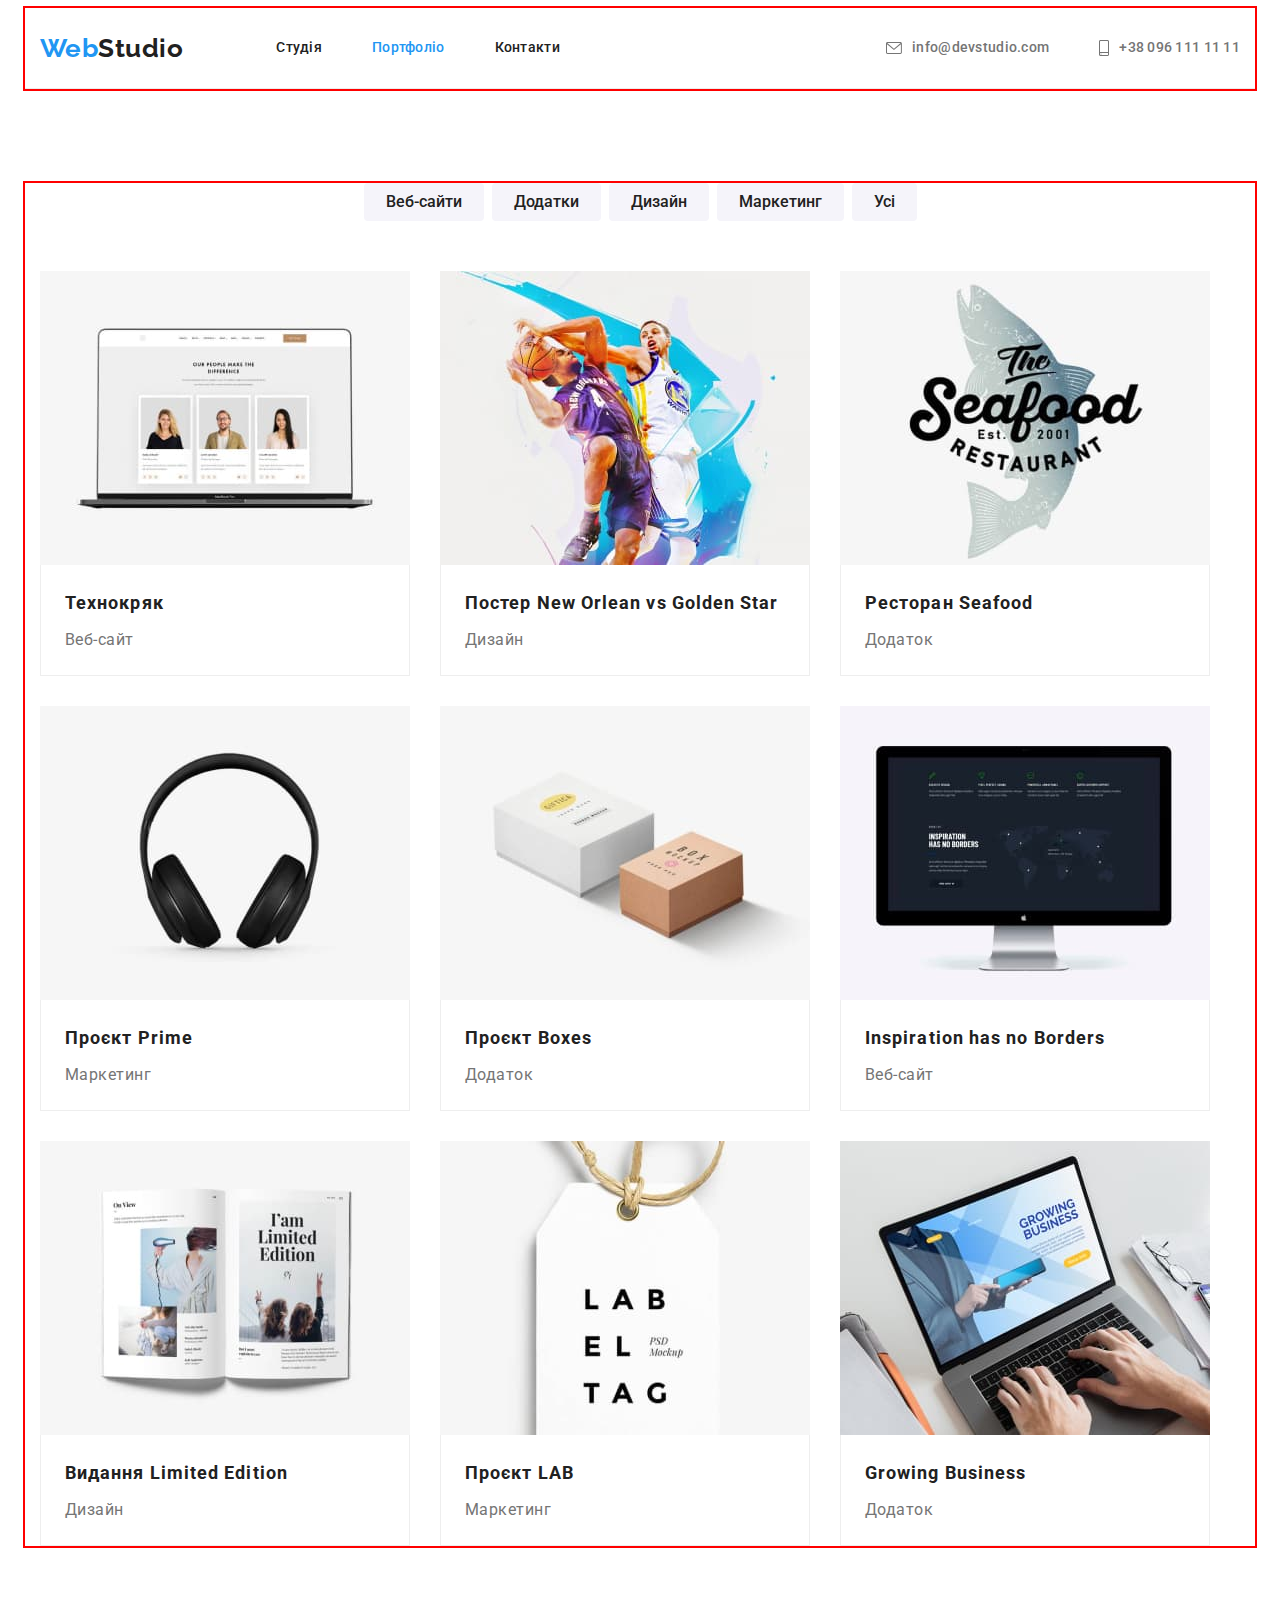
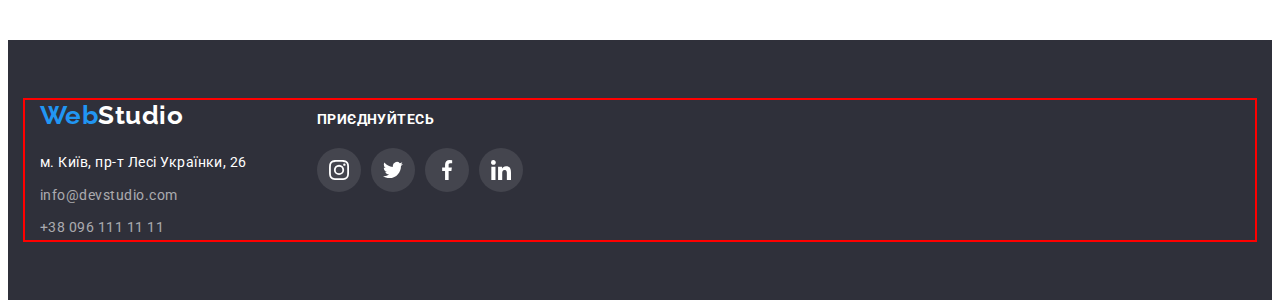
==== portfolio.html @ 09ae967d "hw-5-copy" ====
<!DOCTYPE html>
<html lang="uk">
  <head>
    <meta charset="UTF-8" />
    <meta http-equiv="X-UA-Compatible" content="IE=edge" />
    <meta name="viewport" content="width=device-width, initial-scale=1.0" />
    <title>Веб студія</title>
    <link rel="preconnect" href="https://fonts.googleapis.com" />
    <link rel="preconnect" href="https://fonts.gstatic.com" crossorigin />
    <link
      href="https://fonts.googleapis.com/css2?family=Raleway:wght@700&family=Roboto:wght@400;500;700;900&display=swap"
      rel="stylesheet"
    />
    <link
      rel="stylesheet"
      href="https://cdnjs.cloudflare.com/ajax/libs/modern-normalize/1.1.0/modern-normalize.min.css"
      integrity="sha512-wpPYUAdjBVSE4KJnH1VR1HeZfpl1ub8YT/NKx4PuQ5NmX2tKuGu6U/JRp5y+Y8XG2tV+wKQpNHVUX03MfMFn9Q=="
      crossorigin="anonymous"
      referrerpolicy="no-referrer"
    />
    <link rel="stylesheet" href="css/styles.css" />
  </head>

  <body>
    <header>
      <!-- Navigation -->

      <div class="container header-container">
        <nav class="header-navigation">
          <a href="" class="logo-header" lang="en"
            >Web<span class="logo-part-header">Studio</span>
          </a>

          <ul class="navigation-list list">
            <li class="navigation-item">
              <a href="index.html" class="navigation-link">Студія</a>
            </li>
            <li class="navigation-item">
              <a href="./portfolio.html" class="navigation-link current"
                >Портфоліо</a
              >
            </li>
            <li class="navigation-item">
              <a href="" class="navigation-link">Контакти</a>
            </li>
          </ul>
        </nav>

        <!-- Contacts -->

        <ul class="contacts-list list">
          <li class="contacts-item">
            <a href="mailto:info@devstudio.com" class="contacts-link"
              ><svg class="mail-icon" width="16" height="12">
                <use href="./images/icons/icons.svg#icon-mail"></use></svg
              >info@devstudio.com</a
            >
          </li>
          <li class="contacts-item">
            <a href="tel:+380961111111" class="contacts-link"
              ><svg class="phone-icon" width="10" height="16">
                <use href="./images/icons/icons.svg#icon-phone"></use></svg
              >+38 096 111 11 11</a
            >
          </li>
        </ul>
      </div>
    </header>

    <main>
      <!--------- Filter -->
      <section class="section">
        <div class="container">
          <h1 class="visually-hidden">Портфоліо</h1>
          <ul class="list filters-list">
            <li>
              <button class="portfolio-btn" type="button">Веб-сайти</button>
            </li>
            <li>
              <button class="portfolio-btn" type="button">Додатки</button>
            </li>
            <li>
              <button class="portfolio-btn" type="button">Дизайн</button>
            </li>
            <li>
              <button class="portfolio-btn" type="button">Маркетинг</button>
            </li>
            <li><button class="portfolio-btn" type="button">Усі</button></li>
          </ul>

          <!------------------ Cards -->

          <ul class="list cards-list">
            <div class="cards-container">
              <li class="cards-link">
                <a class="portfolio-link" href=""
                  ><img
                    src="./images/portfolio/img1.jpg"
                    alt="технокряк"
                    width="370"
                  />
                  <div class="cards-text">
                    <h2 class="portfolio-title">Технокряк</h2>
                    <p class="portfolio-text">Веб-сайт</p>
                  </div>
                </a>
              </li>
            </div>
            <div class="cards-container">
              <li class="cards-link">
                <a class="portfolio-link" href=""
                  ><img
                    src="./images/portfolio/img2.jpg"
                    alt="Постер"
                    width="370"
                  />
                  <div class="cards-text">
                    <h2 class="portfolio-title">
                      Постер <span lang="en">New Orlean vs Golden Star</span>
                    </h2>
                    <p class="portfolio-text">Дизайн</p>
                  </div>
                </a>
              </li>
            </div>
            <div class="cards-container">
              <li class="cards-link">
                <a class="portfolio-link" href=""
                  ><img
                    src="./images/portfolio/img3.jpg"
                    alt="Ресторан Сіфоод"
                    width="370"
                  />
                  <div class="cards-text">
                    <h2 class="portfolio-title">
                      Ресторан <span lang="en">Seafood</span>
                    </h2>
                    <p class="portfolio-text">Додаток</p>
                  </div>
                </a>
              </li>
            </div>
            <div class="cards-container">
              <li class="cards-link">
                <a class="portfolio-link" href=""
                  ><img
                    src="./images/portfolio/img4.jpg"
                    alt="Проєкт Прайм"
                    width="370"
                  />
                  <div class="cards-text">
                    <h2 class="portfolio-title">
                      Проєкт <span lang="en">Prime</span>
                    </h2>
                    <p class="portfolio-text">Маркетинг</p>
                  </div>
                </a>
              </li>
            </div>
            <div class="cards-container">
              <li class="cards-link">
                <a class="portfolio-link" href=""
                  ><img
                    src="./images/portfolio/img5.jpg"
                    alt="Проєкт Боксес"
                    width="370"
                  />
                  <div class="cards-text">
                    <h2 class="portfolio-title">
                      Проєкт <span lang="en">Boxes</span>
                    </h2>
                    <p class="portfolio-text">Додаток</p>
                  </div>
                </a>
              </li>
            </div>
            <div class="cards-container">
              <li class="cards-link">
                <a class="portfolio-link" href=""
                  ><img
                    src="./images/portfolio/img6.jpg"
                    alt="Інспірейшн хез ноу бодерс"
                    width="370"
                  />
                  <div class="cards-text">
                    <h2 class="portfolio-title">
                      <span lang="en">Inspiration has no Borders</span>
                    </h2>
                    <p class="portfolio-text">Веб-сайт</p>
                  </div>
                </a>
              </li>
            </div>
            <div class="xards-container">
              <li class="cards-link">
                <a class="portfolio-link" href=""
                  ><img
                    src="./images/portfolio/img7.jpg"
                    alt="Видання Лімітед Едішн"
                    width="370"
                  />
                  <div class="cards-text">
                    <h2 class="portfolio-title">
                      Видання <span lang="en">Limited Edition</span>
                    </h2>
                    <p class="portfolio-text">Дизайн</p>
                  </div>
                </a>
              </li>
            </div>
            <div class="cards-container">
              <li class="cards-link">
                <a class="portfolio-link" href=""
                  ><img
                    src="./images/portfolio/img8.jpg"
                    alt="Проєкт ЛЕБ"
                    width="370"
                  />
                  <div class="cards-text">
                    <h2 class="portfolio-title">
                      Проєкт <span lang="en">LAB</span>
                    </h2>
                    <p class="portfolio-text">Маркетинг</p>
                  </div>
                </a>
              </li>
            </div>
            <div class="cards-container">
              <li class="cards-link">
                <a class="portfolio-link" href=""
                  ><img
                    src="./images/portfolio/img9.jpg"
                    alt="Гроувінг бізнес"
                    width="370"
                  />
                  <div class="cards-text">
                    <h2 class="portfolio-title">
                      <span lang="en">Growing Business</span>
                    </h2>
                    <p class="portfolio-text">Додаток</p>
                  </div>
                </a>
              </li>
            </div>
          </ul>
        </div>
      </section>
    </main>

    <footer class="footer">
      <!-- Footer -->
      <div class="container footer-container">
        <div class="main-footer-block">
          <a href="" class="logo-footer" lang="en"
            >Web<span class="logo-part-footer">Studio</span>
          </a>
          <address class="footer-contacts">
            <ul class="list">
              <li class="footer-items">
                <a
                  href="https://goo.gl/maps/8egPKAxAPvHbS7W99"
                  target="_blank"
                  rel="noreferrer noopener"
                  class="footer-address"
                  >м. Київ, пр-т Лесі Українки, 26
                </a>
              </li>
              <li class="footer-items">
                <a href="mailto:info@devstudio.com" class="footer-mail"
                  >info@devstudio.com</a
                >
              </li>
              <li class="footer-items">
                <a href="tel:+380961111111" class="footer-tel"
                  >+38 096 111 11 11</a
                >
              </li>
            </ul>
          </address>
        </div>
        <div class="second-footer-block">
          <h3 class="footer-soc-title">приєднуйтесь</h3>
          <ul class="footer-soc-list">
            <li class="footer-soc-item">
              <a class="footer-soc-link" href="">
                <svg class="footer-soc-icon" width="20" height="20">
                  <use href="./images/icons/icons.svg#icon-instagram"></use>
                </svg>
              </a>
            </li>
            <li class="footer-soc-item">
              <a class="footer-soc-link" href="">
                <svg class="footer-soc-icon" width="20" height="20">
                  <use href="./images/icons/icons.svg#icon-twitter"></use>
                </svg>
              </a>
            </li>
            <li class="footer-soc-item">
              <a class="footer-soc-link" href="">
                <svg class="footer-soc-icon" width="20" height="20">
                  <use href="./images/icons/icons.svg#icon-facebook"></use>
                </svg>
              </a>
            </li>
            <li class="footer-soc-item">
              <a class="footer-soc-link" href="">
                <svg class="footer-soc-icon" width="20" height="20">
                  <use href="./images/icons/icons.svg#icon-linkedin"></use>
                </svg>
              </a>
            </li>
          </ul>
        </div>
      </div>
    </footer>
  </body>
</html>
---- css/styles.css ----
:root {
  --main-title-color: #212121;
  --second-title-color: #ffffff;
  --accent-color: #2196f3;
  --text-color: #757575;
}

p,
h1,
h2,
h3,
h4,
h5,
h6 {
  margin: 0;
}

ul,
ol {
  margin: 0;
  padding-left: 0;
  list-style: none;
}

button {
  cursor: pointer;
}

address {
  font-style: normal;
}

a {
  color: currentColor;
  text-decoration: none;
}

img {
  display: block;
  max-width: 100%;
  height: auto;
}

body {
  background-color: var(--second-title-color);
  color: var(--main-title-color);
  font-family: Roboto, sans-serif;
  letter-spacing: 0.03em;
}

.list {
  list-style: none;
}

.visually-hidden {
  position: absolute;
  white-space: nowrap;
  width: 1px;
  height: 1px;
  overflow: hidden;
  border: 0;
  padding: 0;
  clip: rect(0 0 0 0);
  clip-path: inset(50%);
  margin: -1px;
}

.container {
  margin: 0 auto;
  width: 1200px;
  padding-left: 15px;
  padding-right: 15px;
  outline: 2px solid red;
}

/*-------------------- Navigation  Contacts*/

.header-container,
.header-navigation {
  display: flex;
  align-items: center;
}

.header-container {
  border-bottom: 1px solid #ececec;
}

.logo-header {
  margin-right: 93px;
  color: var(--accent-color);
  font-family: Raleway, sans-serif;
  font-weight: 700;
  font-size: 26px;
  line-height: 1.19;
}

.logo-part-header {
  color: var(--main-title-color);
}

.navigation-list,
.contacts-list {
  display: flex;
  gap: 50px;

  font-weight: 500;
  font-size: 14px;
  line-height: 1.14;
  letter-spacing: 0.02em;
}

.navigation-item,
.contacts-item {
  padding-top: 32px;
  padding-bottom: 32px;
}

.navigation-link,
.contacts-link {
  color: var(--main-title-color);
}

.navigation-link.current {
  color: var(--accent-color);
}

.navigation-list :hover,
.navigation-list :focus {
  color: var(--accent-color);
}

.contacts-list {
  margin-left: auto;
}

.contacts-list :hover,
.contacts-list :focus {
  color: var(--accent-color);
}

.contacts-link {
  color: var(--text-color);
  display: flex;
  align-items: center;
}

.mail-icon,
.phone-icon {
  margin-right: 10px;
  fill: currentColor;
}

/* ------------------------Hero */

.hero {
  margin-left: auto;
  margin-right: auto;
  background-color: #2f303a;
  max-width: 1600px;
  height: 600px;
  background-image: linear-gradient(
      to right,
      rgba(47, 48, 58, 0.4),
      rgba(47, 48, 58, 0.4)
    ),
    url(../images/hero/hero-main.jpg);
  background-repeat: no-repeat;
  background-position: center;
  background-size: cover;
}

.hero-container {
  padding-top: 200px;
  padding-bottom: 200px;
  text-align: center;
}

.hero-title {
  margin-left: auto;
  margin-right: auto;
  margin-bottom: 30px;
  max-width: 696px;

  color: var(--second-title-color);
  font-weight: 900;
  font-size: 44px;
  line-height: 1.36;
  letter-spacing: 0.06em;
  text-transform: uppercase;
}

.hero-btn {
  padding: 10px 32px;
  min-width: 216px;
  height: 50px;
  box-shadow: 0px 4px 4px rgba(0, 0, 0, 0.15);
  border: transparent;
  border-radius: 4px;

  color: var(--second-title-color);
  background-color: var(--accent-color);
  font-family: "Roboto";
  font-style: normal;
  font-weight: 700;
  font-size: 16px;
  line-height: 1.87;
  align-items: center;
  letter-spacing: 0.06em;
}

.hero-btn:hover,
.hero-btn:focus {
  color: var(--main-title-color);
}

.section {
  /* background-color: #2f303a; */
  padding-top: 94px;
  padding-bottom: 94px;
}

.section-title {
  color: var(--main-title-color);
  font-weight: 700;
  font-size: 36px;
  line-height: 1.16;
  text-align: center;
  margin-bottom: 50px;
}

/* --------------------Advantages */

.advantages {
  display: flex;
  gap: 30px;
}

.advantages-item {
  width: calc((100%-90px) / 4);
}

.advantages-item::before {
  content: "";
  display: block;
  height: 120px;
  background-color: #f5f4fa;
  border-radius: 4px;
  background-repeat: no-repeat;
  background-position: center;
  background-size: 70px 70px;
}

.icon-antenna::before {
  background-image: url(../images/icons/antenna.svg);
}

.icon-clock::before {
  background-image: url(../images/icons/clock.svg);
}

.icon-diagram::before {
  background-image: url(../images/icons/diagram.svg);
}

.icon-astranaut::before {
  background-image: url(../images/icons/astronaut.svg);
}

.advantages-title {
  color: var(--main-title-color);
  font-weight: 700;
  font-size: 14px;
  line-height: 1.14;
  text-transform: uppercase;
  margin-bottom: 10px;
  margin-top: 30px;
}
.advantages-text {
  color: var(--text-color);
  font-weight: 400;
  font-size: 14px;
  line-height: 1.71;
}

/* Options */
/* .options {
  padding-bottom: 94px;
} */
.options {
  padding-top: 0;
}

.options-list {
  display: flex;
  flex-wrap: wrap;
  gap: 30px;
}

.option-item {
}

/* -----------------------Our team */

.team {
  background-color: #f5f4fa;
}

.team-list {
  display: flex;
  gap: 30px;

  font-size: 16px;
  line-height: 1.18;
  text-align: center;
}

.team-item {
  /* padding-bottom: 30px; */
  width: calc((100%-90px) / 4);
  background: #ffffff;
  box-shadow: 0px 1px 3px rgba(0, 0, 0, 0.12), 0px 1px 1px rgba(0, 0, 0, 0.14),
    0px 2px 1px rgba(0, 0, 0, 0.2);
  border: transparent;
  border-radius: 0px 0px 4px 4px;
}

.team-text {
  /* padding-top: 30px; */
  /* padding-bottom: 30px; */
}

.team-name {
  margin-top: 30px;
  color: var(--main-title-color);
  font-weight: 500;
  font-size: 16px;
  line-height: 1.18;
  letter-spacing: 0.03em;
}
.team-info {
  margin-top: 10px;
  margin-bottom: 16px;
  font-size: 16px;
  line-height: 1.18;
  letter-spacing: 0.03em;
  color: var(--text-color);
  font-weight: 400;
}

.team-soc-list {
  display: flex;
  justify-content: center;
  gap: 10px;
  margin-bottom: 30px;
}

.team-soc-link {
  width: 44px;
  height: 44px;
  display: flex;
  align-items: center;
  justify-content: center;
  color: #afb1b8;
  background-color: #ffffff;
  border-radius: 50%;
}

.team-soc-icon {
  fill: currentColor;
}

.team-soc-link:hover,
.team-soc-link:focus {
  background-color: var(--accent-color);
  color: #ffffff;
}

/* -------------------Clients */

.clients-list {
  display: flex;
  gap: 30px;
  text-align: center;
  justify-content: center;
}

.clients-item {
  /* padding: 16px 32px; */
  /* max-width: 170px; */
  display: flex;
  justify-content: center;
  align-items: center;
  width: 170px;
  height: 92px;
  border: 1px solid #afb1b8;
  border-radius: 4px;
  color: #afb1b8;
}

.clients-link:hover,
.clients-link:focus {
  color: var(--accent-color);
  border-color: var(--accent-color);
}

.clients-icon {
  fill: currentColor;
}

/* --------------------Footer */

.footer {
  background-color: #2f303a;
}

.footer {
  padding-top: 60px;
  padding-bottom: 60px;
}

.main-footer-block {
  margin-right: 70px;
}

.logo-footer {
  display: block;
  margin-bottom: 20px;

  color: var(--accent-color);
  font-family: Raleway, sans-serif;
  font-weight: 700;
  font-size: 26px;
  line-height: 1.19;
}

.logo-part-footer {
  color: var(--second-title-color);
}

.footer-contacts {
  font-style: normal;
  font-weight: 400;
  font-size: 14px;
  line-height: 1.71;
}

.footer-address {
  display: block;

  color: var(--second-title-color);
}

.footer-items:not(:last-child) {
  margin-bottom: 9px;
}

.footer-mail,
.footer-tel {
  display: block;

  color: rgba(255, 255, 255, 0.6);
}

.footer-contacts :hover,
.footer-contacts :focus {
  color: var(--accent-color);
}

.footer-container {
  display: flex;
  align-items: baseline;
}

.footer-soc-title {
  margin-bottom: 20px;
  font-weight: 700;
  font-size: 14px;
  line-height: 1.14;
  letter-spacing: 0.03em;
  text-transform: uppercase;
  color: #ffffff;
}

.footer-soc-list {
  display: flex;
  justify-content: center;
  gap: 10px;
}

.footer-soc-link {
  width: 44px;
  height: 44px;
  display: flex;
  align-items: center;
  justify-content: center;
  color: #ffffff;
  background-color: rgba(255, 255, 255, 0.1);
  border-radius: 50%;
}

.footer-soc-icon {
  fill: currentColor;
}

.footer-soc-link:hover,
.footer-soc-link:focus {
  background-color: var(--accent-color);
  color: #ffffff;
}

/* ------------------PORTFOLIO */

/* --------------------Filter */

.filters-list {
  display: flex;
  gap: 8px;
  justify-content: center;
  text-align: center;
  margin-bottom: 50px;
}

.portfolio-btn {
  display: block;
  padding: 6px 22px;
  border: transparent;
  border-radius: 4px;

  font-family: "Roboto";
  font-style: normal;
  font-weight: 500;
  font-size: 16px;
  line-height: 1.62;
  text-align: center;
  color: var(--main-title-color);
  background-color: #f5f4fa;

  cursor: pointer;
}

.portfolio-btn:hover,
.portfolio-btn:focus {
  color: var(--second-title-color);
  background-color: var(--accent-color);
  box-shadow: 0px 3px 1px rgba(0, 0, 0, 0.1), 0px 1px 2px rgba(0, 0, 0, 0.08),
    0px 2px 2px rgba(0, 0, 0, 0.12);
}

.portfolio-link:hover,
.portfolio-link:focus {
  color: var(--accent-color);
  box-shadow: 0px 1px 1px rgba(0, 0, 0, 0.12), 0px 4px 4px rgba(0, 0, 0, 0.06),
    1px 4px 6px rgba(0, 0, 0, 0.16);
}

.portfolio-link {
  display: block;
}
/* .portfolio-link:hover,
.portfolio-link:focus {
  color: var(--accent-color);
}

.cards-container:hover {
  color: var(--accent-color);
  box-shadow: 0px 1px 1px rgba(0, 0, 0, 0.12), 0px 4px 4px rgba(0, 0, 0, 0.06),
    1px 4px 6px rgba(0, 0, 0, 0.16);
} */

/* -------------------Cards */

.cards-list {
  display: flex;
  flex-wrap: wrap;
  gap: 30px;
}

.cards-link {
  max-width: 370px;
  /* width: calc((100%-60px) / 3); */
}

.cards-text {
  padding: 20px 24px;
  background: #ffffff;
  border-right: 1px solid #eeeeee;
  border-bottom: 1px solid #eeeeee;
  border-left: 1px solid #eeeeee;
}

.portfolio-title {
  font-weight: 700;
  font-size: 18px;
  line-height: 2;
  letter-spacing: 0.06em;
  color: var(--main-title-color);
  margin-bottom: 4px;
}

.portfolio-text {
  font-weight: 400;
  font-size: 16px;
  line-height: 1.87;
  letter-spacing: 0.03em;
  color: var(--text-color);
}
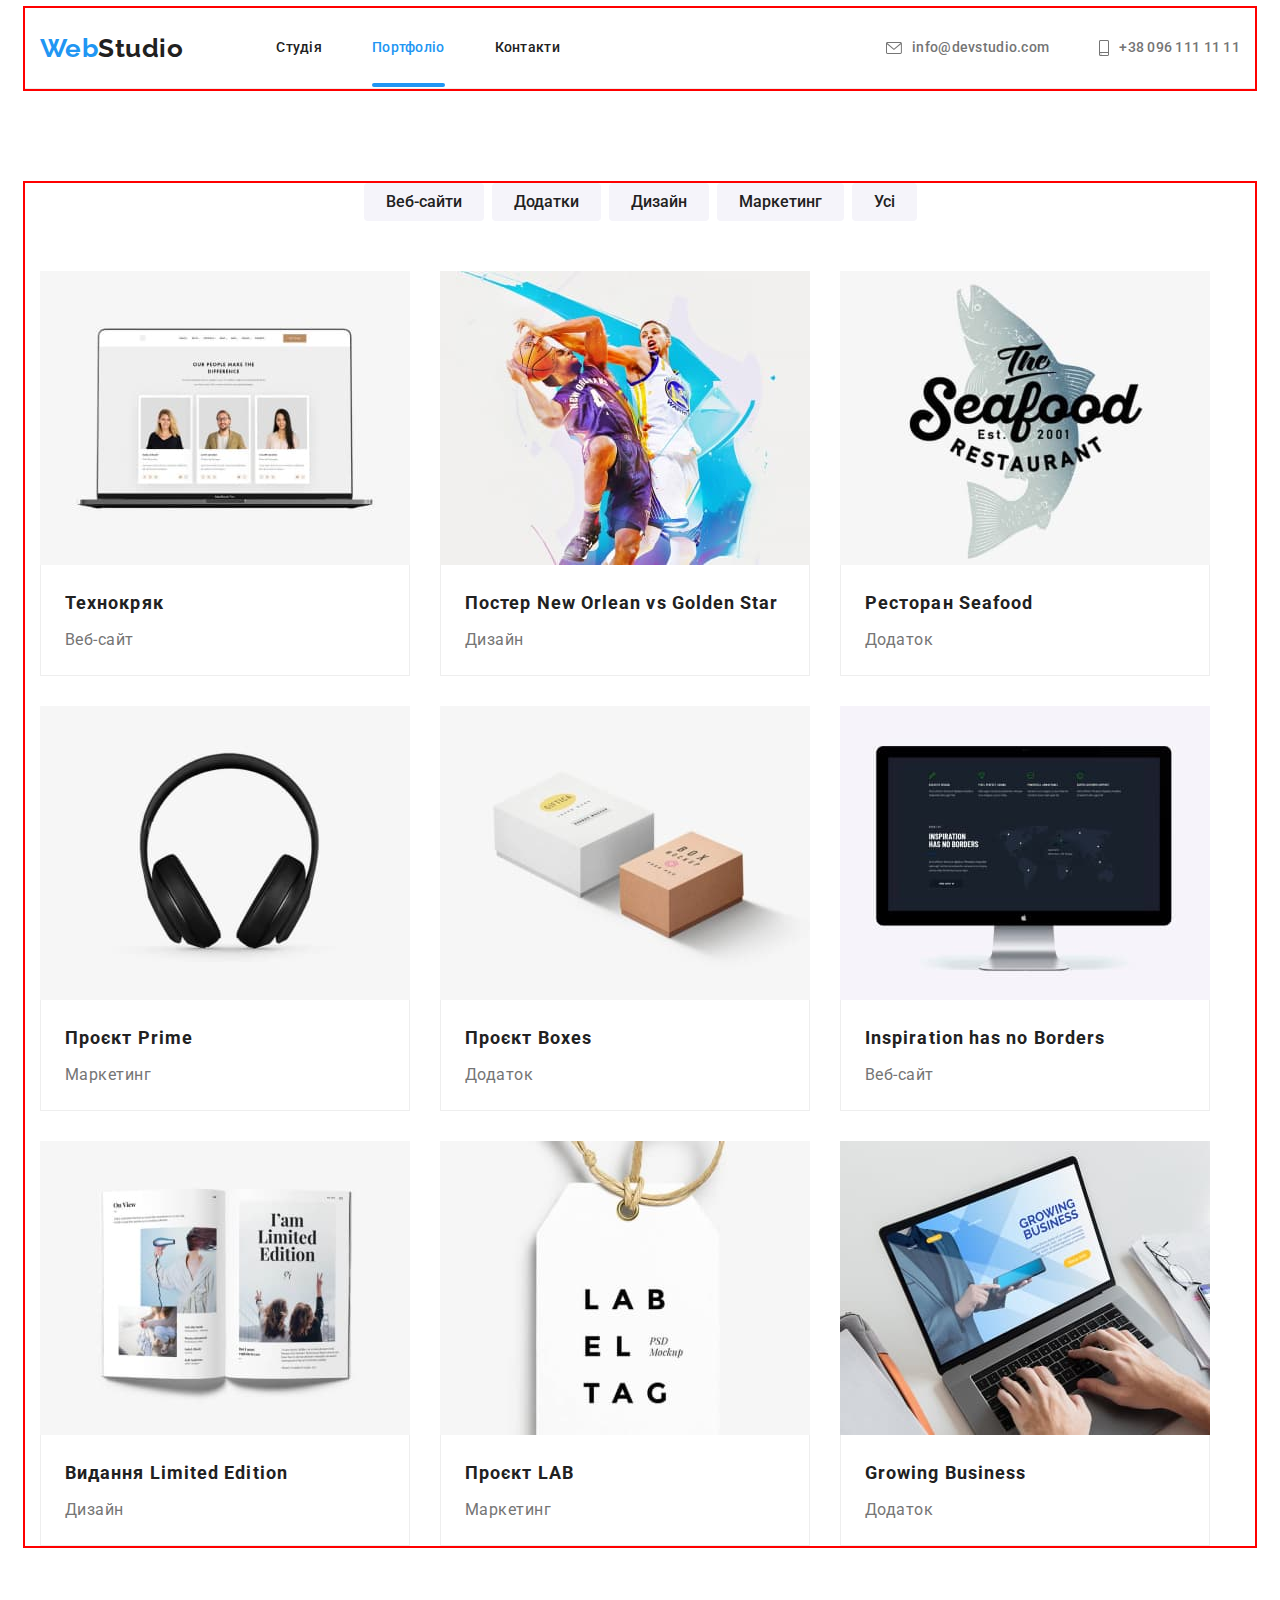
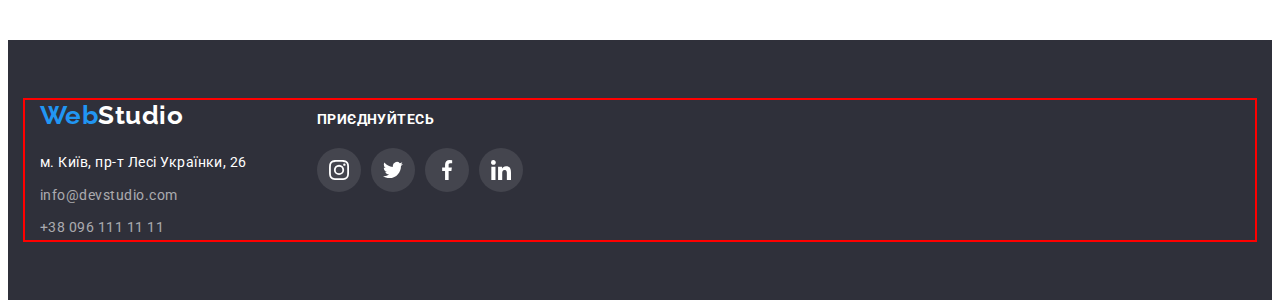
==== commit 72af5cc2: "hw-5-part1" ====
--- a/portfolio.html
+++ b/portfolio.html
@@ -94,11 +94,20 @@
             <div class="cards-container">
               <li class="cards-link">
                 <a class="portfolio-link" href=""
-                  ><img
-                    src="./images/portfolio/img1.jpg"
-                    alt="технокряк"
-                    width="370"
-                  />
+                  ><div class="description-box">
+                    <img
+                      src="./images/portfolio/img1.jpg"
+                      alt="технокряк"
+                      width="370"
+                    />
+                    <p class="cards-description">
+                      Ресурс пропонує комплексні пропозиції з різним рівнем
+                      функціоналу та сервісів. Все це дозволить відвідувачу
+                      отримати вичерпні відомості про компанію чи приватну
+                      особу.
+                    </p>
+                  </div>
+
                   <div class="cards-text">
                     <h2 class="portfolio-title">Технокряк</h2>
                     <p class="portfolio-text">Веб-сайт</p>
--- a/css/styles.css
+++ b/css/styles.css
@@ -103,21 +103,37 @@
   display: flex;
   gap: 50px;
 
+  transition: color 250ms cubic-bezier(0.4, 0, 0.2, 1);
+
   font-weight: 500;
   font-size: 14px;
   line-height: 1.14;
   letter-spacing: 0.02em;
 }
 
-.navigation-item,
-.contacts-item {
+.navigation-link,
+.contacts-link {
   padding-top: 32px;
   padding-bottom: 32px;
-}
-
-.navigation-link,
-.contacts-link {
-  color: var(--main-title-color);
+  color: var(--main-title-color);
+}
+
+.navigation-link.current {
+  position: relative;
+}
+
+.navigation-link.current::after {
+  content: "";
+
+  position: absolute;
+  left: 0;
+  bottom: 0;
+
+  display: block;
+  width: 100%;
+  height: 4px;
+  background-color: var(--accent-color);
+  border-radius: 2px;
 }
 
 .navigation-link.current {
@@ -197,6 +213,8 @@
   border: transparent;
   border-radius: 4px;
 
+  transition: color 250ms cubic-bezier(0.4, 0, 0.2, 1);
+
   color: var(--second-title-color);
   background-color: var(--accent-color);
   font-family: "Roboto";
@@ -283,9 +301,7 @@
 }
 
 /* Options */
-/* .options {
-  padding-bottom: 94px;
-} */
+
 .options {
   padding-top: 0;
 }
@@ -296,7 +312,36 @@
   gap: 30px;
 }
 
-.option-item {
+.option-box {
+  position: relative;
+  display: flex;
+  justify-content: center;
+  overflow: hidden;
+}
+
+.option-box:hover .option-title {
+  transform: translatey(0);
+}
+
+.option-title {
+  position: absolute;
+  bottom: 0;
+  left: 0;
+  padding: 27px;
+  height: 70px;
+  width: 100%;
+
+  transform: translatey(100%);
+  transition: transform 250ms cubic-bezier(0.4, 0, 0.2, 1);
+
+  font-weight: 700;
+  font-size: 14px;
+  line-height: 1.14;
+  text-align: center;
+  letter-spacing: 0.03em;
+  text-transform: uppercase;
+  color: var(--second-title-color);
+  background-color: rgba(47, 48, 58, 0.8);
 }
 
 /* -----------------------Our team */
@@ -360,6 +405,10 @@
   display: flex;
   align-items: center;
   justify-content: center;
+
+  transition: color 250ms cubic-bezier(0.4, 0, 0.2, 1),
+    background-color 250ms cubic-bezier(0.4, 0, 0.2, 1);
+
   color: #afb1b8;
   background-color: #ffffff;
   border-radius: 50%;
@@ -384,9 +433,7 @@
   justify-content: center;
 }
 
-.clients-item {
-  /* padding: 16px 32px; */
-  /* max-width: 170px; */
+.clients-link {
   display: flex;
   justify-content: center;
   align-items: center;
@@ -395,6 +442,8 @@
   border: 1px solid #afb1b8;
   border-radius: 4px;
   color: #afb1b8;
+  transition: color 250ms cubic-bezier(0.4, 0, 0.2, 1),
+    border-color 250ms cubic-bezier(0.4, 0, 0.2, 1);
 }
 
 .clients-link:hover,
@@ -438,6 +487,8 @@
 }
 
 .footer-contacts {
+  transition: color 250ms cubic-bezier(0.4, 0, 0.2, 1);
+
   font-style: normal;
   font-weight: 400;
   font-size: 14px;
@@ -493,6 +544,9 @@
   display: flex;
   align-items: center;
   justify-content: center;
+
+  transition: background-color 250ms cubic-bezier(0.4, 0, 0.2, 1);
+
   color: #ffffff;
   background-color: rgba(255, 255, 255, 0.1);
   border-radius: 50%;
@@ -505,7 +559,6 @@
 .footer-soc-link:hover,
 .footer-soc-link:focus {
   background-color: var(--accent-color);
-  color: #ffffff;
 }
 
 /* ------------------PORTFOLIO */
@@ -525,6 +578,10 @@
   padding: 6px 22px;
   border: transparent;
   border-radius: 4px;
+
+  transition: color 250ms cubic-bezier(0.4, 0, 0.2, 1),
+    background-color 250ms cubic-bezier(0.4, 0, 0.2, 1),
+    box-shadow 250ms cubic-bezier(0.4, 0, 0.2, 1);
 
   font-family: "Roboto";
   font-style: normal;
@@ -546,6 +603,35 @@
     0px 2px 2px rgba(0, 0, 0, 0.12);
 }
 
+.description-box {
+  position: relative;
+  display: flex;
+  justify-content: center;
+  overflow: hidden;
+}
+
+.cards-container:hover .cards-description {
+  transform: translatey(0);
+}
+.cards-description {
+  position: absolute;
+  bottom: 0;
+  left: 0;
+  padding: 61px 24px;
+  height: 100%;
+  width: 100%;
+
+  transform: translatey(100%);
+  transition: transform 250ms cubic-bezier(0.4, 0, 0.2, 1);
+
+  font-weight: 400;
+  font-size: 18px;
+  line-height: 1.5;
+  letter-spacing: 0.03em;
+  color: #ffffff;
+  background: rgba(33, 150, 243, 0.9);
+}
+
 .portfolio-link:hover,
 .portfolio-link:focus {
   color: var(--accent-color);
@@ -555,6 +641,8 @@
 
 .portfolio-link {
   display: block;
+  transition: color 250ms cubic-bezier(0.4, 0, 0.2, 1),
+    box-shadow 250ms cubic-bezier(0.4, 0, 0.2, 1);
 }
 /* .portfolio-link:hover,
 .portfolio-link:focus {
